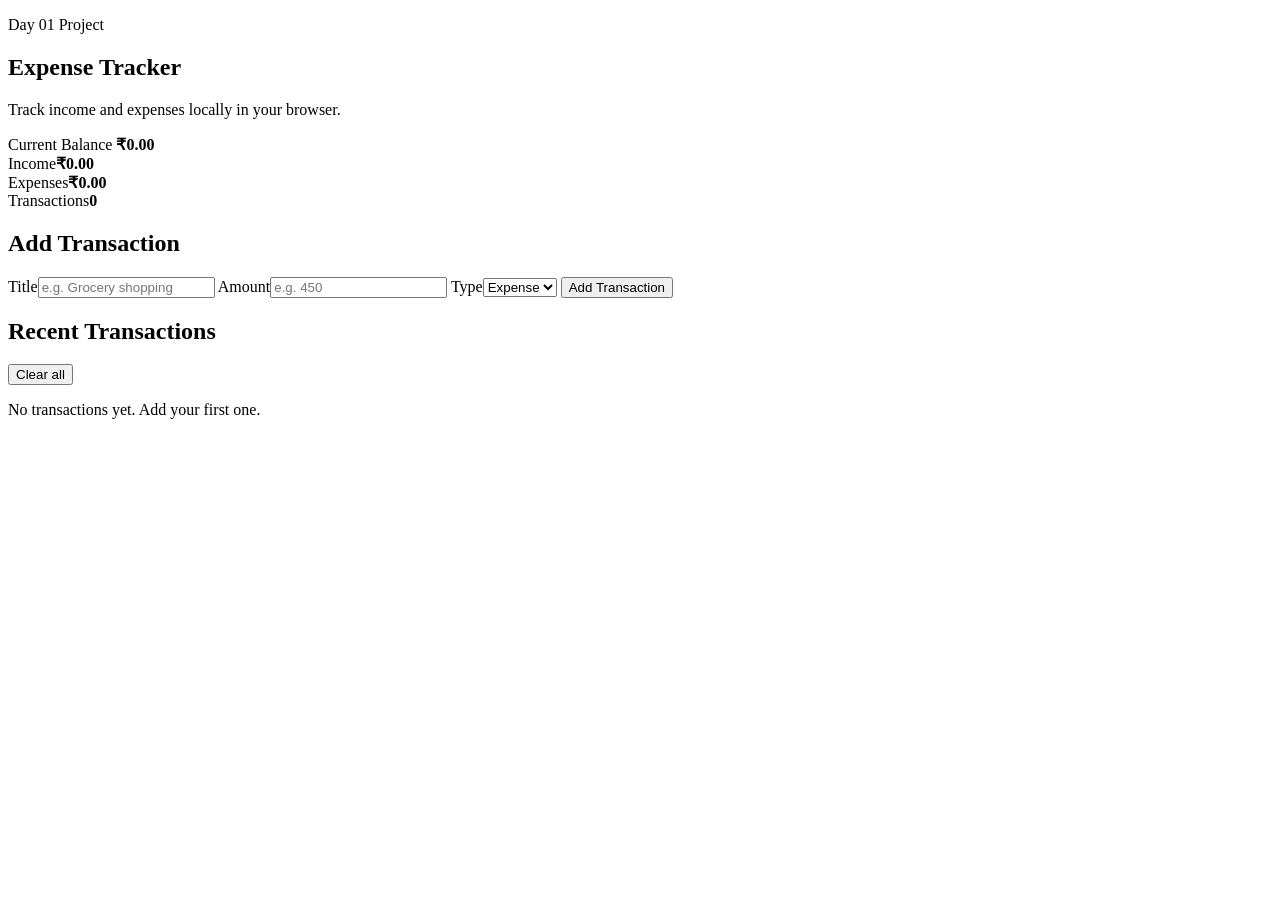
==== day-01-expense-tracker/index.html @ 9118f073 "Add Day 01 Expense Tracker HTML" ====
<!DOCTYPE html>
<html lang="en">
<head>
  <meta charset="UTF-8" />
  <meta name="viewport" content="width=device-width, initial-scale=1.0" />
  <title>Expense Tracker</title>
  <link rel="stylesheet" href="styles.css" />
</head>
<body>
  <main class="app-shell">
    <section class="hero">
      <div>
        <p class="eyebrow">Day 01 Project</p>
        <h1>Expense Tracker</h1>
        <p class="subtitle">Track income and expenses locally in your browser.</p>
      </div>
      <div class="balance-card">
        <span>Current Balance</span>
        <strong id="balance">₹0.00</strong>
      </div>
    </section>

    <section class="summary-grid">
      <article class="summary income"><span>Income</span><strong id="income">₹0.00</strong></article>
      <article class="summary expense"><span>Expenses</span><strong id="expenses">₹0.00</strong></article>
      <article class="summary count"><span>Transactions</span><strong id="count">0</strong></article>
    </section>

    <section class="content-grid">
      <form id="transaction-form" class="panel">
        <h2>Add Transaction</h2>
        <label>Title<input id="title" required maxlength="40" placeholder="e.g. Grocery shopping" /></label>
        <label>Amount<input id="amount" required type="number" min="0.01" step="0.01" placeholder="e.g. 450" /></label>
        <label>Type<select id="type"><option value="expense">Expense</option><option value="income">Income</option></select></label>
        <button type="submit">Add Transaction</button>
        <p id="message" class="message" aria-live="polite"></p>
      </form>

      <section class="panel">
        <div class="panel-heading"><h2>Recent Transactions</h2><button id="clear-all" class="ghost" type="button">Clear all</button></div>
        <div id="transaction-list" class="transaction-list"></div>
        <p id="empty-state" class="empty">No transactions yet. Add your first one.</p>
      </section>
    </section>
  </main>
  <script src="script.js"></script>
</body>
</html>
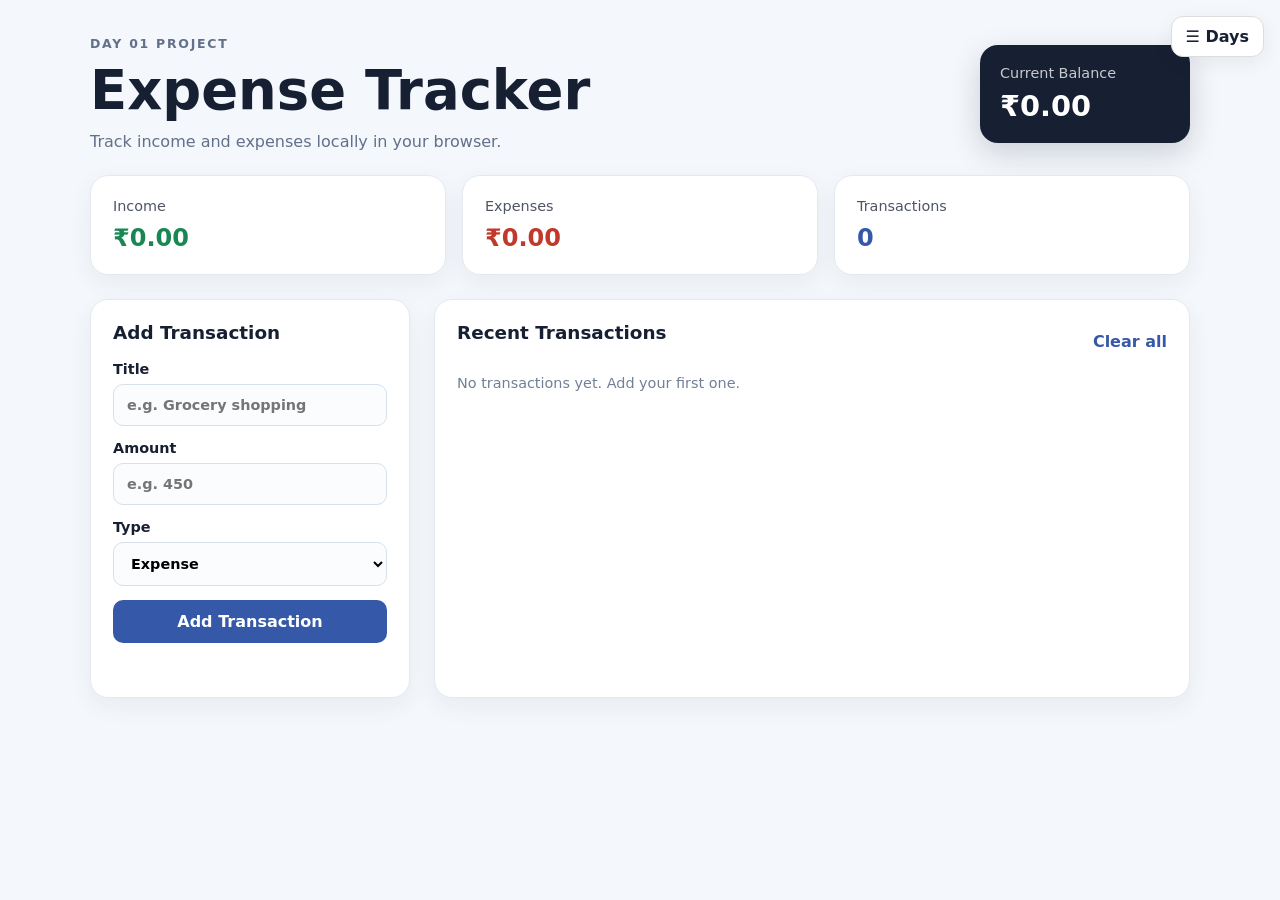
==== commit 11f1c66f: "Add day navigation menu to individual project" ====
--- a/day-01-expense-tracker/index.html
+++ b/day-01-expense-tracker/index.html
@@ -1,48 +1,26 @@
 <!DOCTYPE html>
 <html lang="en">
 <head>
-  <meta charset="UTF-8" />
-  <meta name="viewport" content="width=device-width, initial-scale=1.0" />
-  <title>Expense Tracker</title>
-  <link rel="stylesheet" href="styles.css" />
+<meta charset="UTF-8" />
+<meta name="viewport" content="width=device-width, initial-scale=1.0" />
+<title>Day 1 | Expense Tracker</title>
+<link rel="stylesheet" href="styles.css" />
+<style>
+.day-menu{position:fixed;top:16px;right:16px;z-index:20}.day-menu summary{cursor:pointer;background:#fff;border:1px solid #ddd;border-radius:12px;padding:10px 14px;font-weight:700;box-shadow:0 5px 20px #0001;list-style:none}.day-menu summary::-webkit-details-marker{display:none}.day-links{margin-top:8px;background:#fff;border:1px solid #ddd;border-radius:14px;padding:7px;box-shadow:0 10px 30px #0002;min-width:210px}.day-links a{display:block;padding:10px 12px;border-radius:9px;text-decoration:none;color:#222}.day-links a:hover{background:#f1f6f2}
+</style>
 </head>
 <body>
-  <main class="app-shell">
-    <section class="hero">
-      <div>
-        <p class="eyebrow">Day 01 Project</p>
-        <h1>Expense Tracker</h1>
-        <p class="subtitle">Track income and expenses locally in your browser.</p>
-      </div>
-      <div class="balance-card">
-        <span>Current Balance</span>
-        <strong id="balance">₹0.00</strong>
-      </div>
-    </section>
-
-    <section class="summary-grid">
-      <article class="summary income"><span>Income</span><strong id="income">₹0.00</strong></article>
-      <article class="summary expense"><span>Expenses</span><strong id="expenses">₹0.00</strong></article>
-      <article class="summary count"><span>Transactions</span><strong id="count">0</strong></article>
-    </section>
-
-    <section class="content-grid">
-      <form id="transaction-form" class="panel">
-        <h2>Add Transaction</h2>
-        <label>Title<input id="title" required maxlength="40" placeholder="e.g. Grocery shopping" /></label>
-        <label>Amount<input id="amount" required type="number" min="0.01" step="0.01" placeholder="e.g. 450" /></label>
-        <label>Type<select id="type"><option value="expense">Expense</option><option value="income">Income</option></select></label>
-        <button type="submit">Add Transaction</button>
-        <p id="message" class="message" aria-live="polite"></p>
-      </form>
-
-      <section class="panel">
-        <div class="panel-heading"><h2>Recent Transactions</h2><button id="clear-all" class="ghost" type="button">Clear all</button></div>
-        <div id="transaction-list" class="transaction-list"></div>
-        <p id="empty-state" class="empty">No transactions yet. Add your first one.</p>
-      </section>
-    </section>
-  </main>
-  <script src="script.js"></script>
-</body>
-</html>
+<details class="day-menu"><summary>☰ Days</summary><nav class="day-links">
+<a href="../day-01-expense-tracker/">Day 1 — Expense Tracker</a>
+<a href="../day-02-focus-timer/">Day 2 — Focus Timer</a>
+<a href="../day-03-weather-dashboard/">Day 3 — Weather Dashboard</a>
+<a href="../">FarmFlow</a>
+</nav></details>
+<main class="app-shell">
+<section class="hero"><div><p class="eyebrow">Day 01 Project</p><h1>Expense Tracker</h1><p class="subtitle">Track income and expenses locally in your browser.</p></div><div class="balance-card"><span>Current Balance</span><strong id="balance">₹0.00</strong></div></section>
+<section class="summary-grid"><article class="summary income"><span>Income</span><strong id="income">₹0.00</strong></article><article class="summary expense"><span>Expenses</span><strong id="expenses">₹0.00</strong></article><article class="summary count"><span>Transactions</span><strong id="count">0</strong></article></section>
+<section class="content-grid">
+<form id="transaction-form" class="panel"><h2>Add Transaction</h2><label>Title<input id="title" required maxlength="40" placeholder="e.g. Grocery shopping" /></label><label>Amount<input id="amount" required type="number" min="0.01" step="0.01" placeholder="e.g. 450" /></label><label>Type<select id="type"><option value="expense">Expense</option><option value="income">Income</option></select></label><button type="submit">Add Transaction</button><p id="message" class="message" aria-live="polite"></p></form>
+<section class="panel"><div class="panel-heading"><h2>Recent Transactions</h2><button id="clear-all" class="ghost" type="button">Clear all</button></div><div id="transaction-list" class="transaction-list"></div><p id="empty-state" class="empty">No transactions yet. Add your first one.</p></section>
+</section></main><script src="script.js"></script>
+</body></html>
--- a/day-01-expense-tracker/styles.css
+++ b/day-01-expense-tracker/styles.css
@@ -0,0 +1,26 @@
+* { box-sizing: border-box; }
+:root { font-family: Inter, system-ui, -apple-system, Segoe UI, sans-serif; color: #172033; background: #f4f7fb; }
+body { margin: 0; min-height: 100vh; }
+.app-shell { width: min(1100px, 92%); margin: 0 auto; padding: 36px 0 60px; }
+.hero { display: flex; gap: 24px; align-items: center; justify-content: space-between; margin-bottom: 24px; }
+.eyebrow { margin: 0 0 8px; text-transform: uppercase; letter-spacing: .14em; font-size: .78rem; font-weight: 800; color: #62708a; }
+h1 { margin: 0; font-size: clamp(2rem, 5vw, 3.4rem); }
+.subtitle { color: #62708a; margin: 10px 0 0; }
+.balance-card { min-width: 210px; padding: 20px; border-radius: 18px; background: #172033; color: #fff; box-shadow: 0 10px 30px rgba(23,32,51,.18); }
+.balance-card span, .summary span { display: block; font-size: .9rem; opacity: .76; }
+.balance-card strong { display: block; font-size: 1.8rem; margin-top: 8px; }
+.summary-grid { display: grid; grid-template-columns: repeat(3, 1fr); gap: 16px; margin-bottom: 24px; }
+.summary, .panel { background: #fff; border: 1px solid #e4e9f1; border-radius: 18px; padding: 22px; box-shadow: 0 8px 24px rgba(29, 45, 78, .06); }
+.summary strong { display: block; margin-top: 10px; font-size: 1.5rem; }
+.income strong { color: #198754; }.expense strong { color: #c0392b; }.count strong { color: #3559a8; }
+.content-grid { display: grid; grid-template-columns: 320px 1fr; gap: 24px; }
+h2 { margin: 0 0 18px; font-size: 1.15rem; }
+label { display: block; font-size: .9rem; font-weight: 700; margin-bottom: 14px; }
+input, select { width: 100%; margin-top: 7px; padding: 12px 13px; border: 1px solid #d8e0eb; border-radius: 10px; font: inherit; background: #fbfcfe; }
+button { width: 100%; border: 0; border-radius: 10px; padding: 12px 16px; font: inherit; font-weight: 800; cursor: pointer; background: #3559a8; color: white; }
+button:hover { filter: brightness(.95); }.ghost { width: auto; background: transparent; color: #3559a8; padding: 4px 0; }
+.panel-heading { display: flex; align-items: center; justify-content: space-between; }
+.transaction-list { display: grid; gap: 12px; }.transaction { display: flex; align-items: center; justify-content: space-between; gap: 12px; padding: 14px; border: 1px solid #e8edf4; border-radius: 12px; }
+.transaction-title { font-weight: 800; }.transaction-meta { color: #718096; font-size: .83rem; margin-top: 4px; }.transaction-amount { font-weight: 900; white-space: nowrap; }.transaction-amount.income { color: #198754; }.transaction-amount.expense { color: #c0392b; }
+.empty, .message { color: #718096; font-size: .9rem; }.message { min-height: 20px; margin: 12px 0 0; }
+@media (max-width: 760px) { .hero { flex-direction: column; align-items: flex-start; }.balance-card { width: 100%; }.summary-grid, .content-grid { grid-template-columns: 1fr; } }
